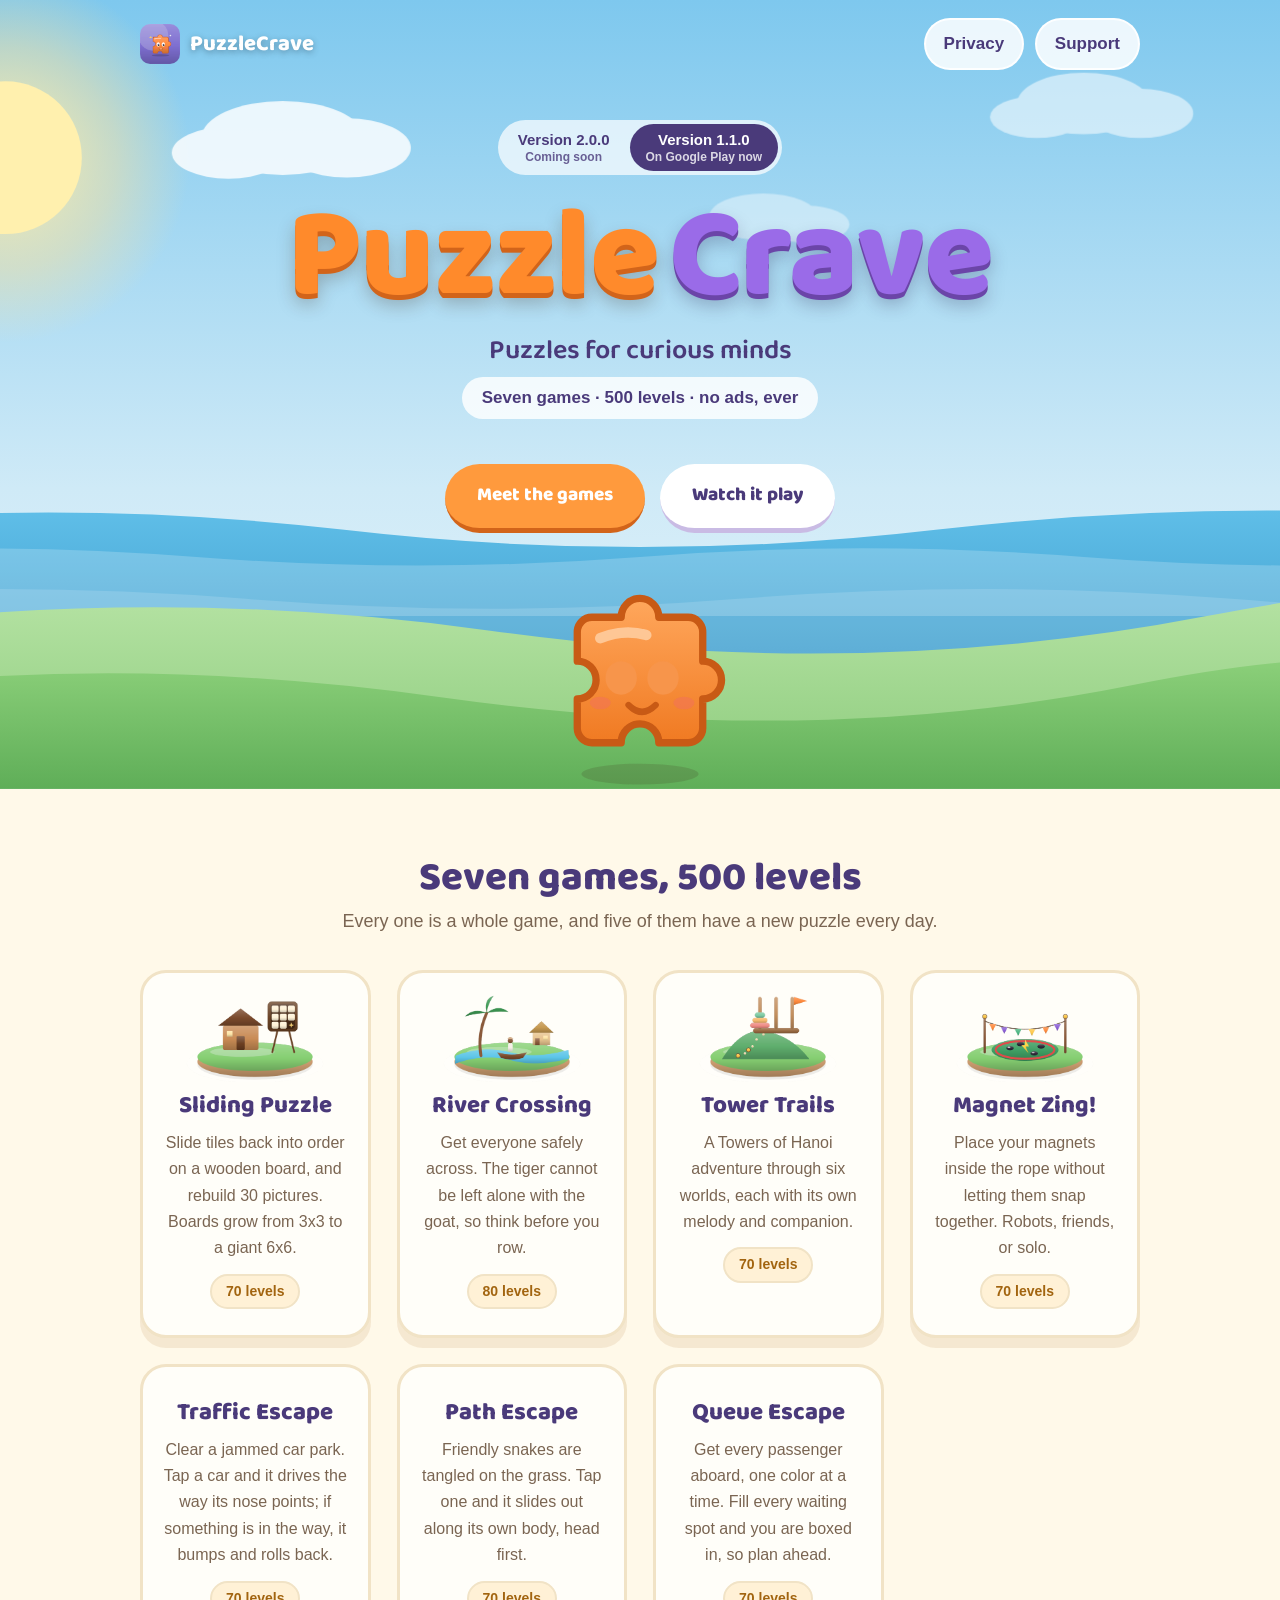
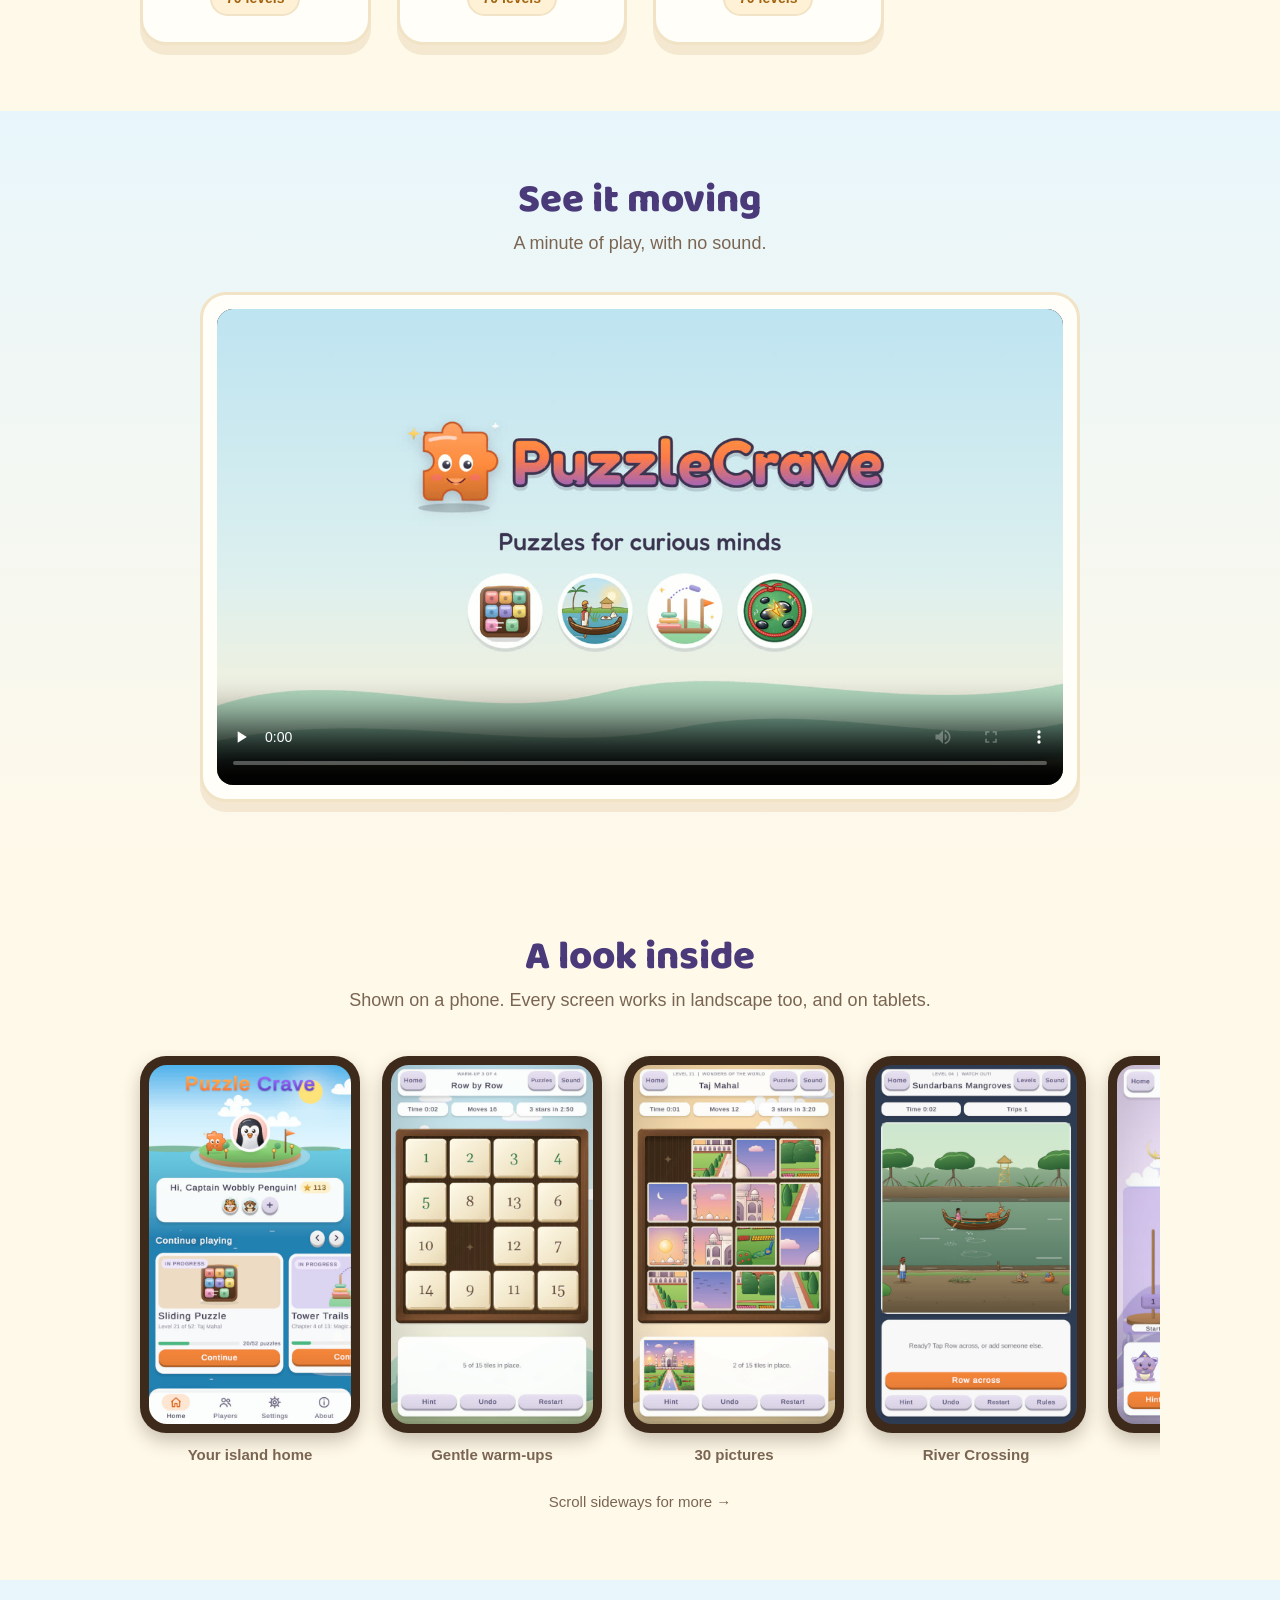
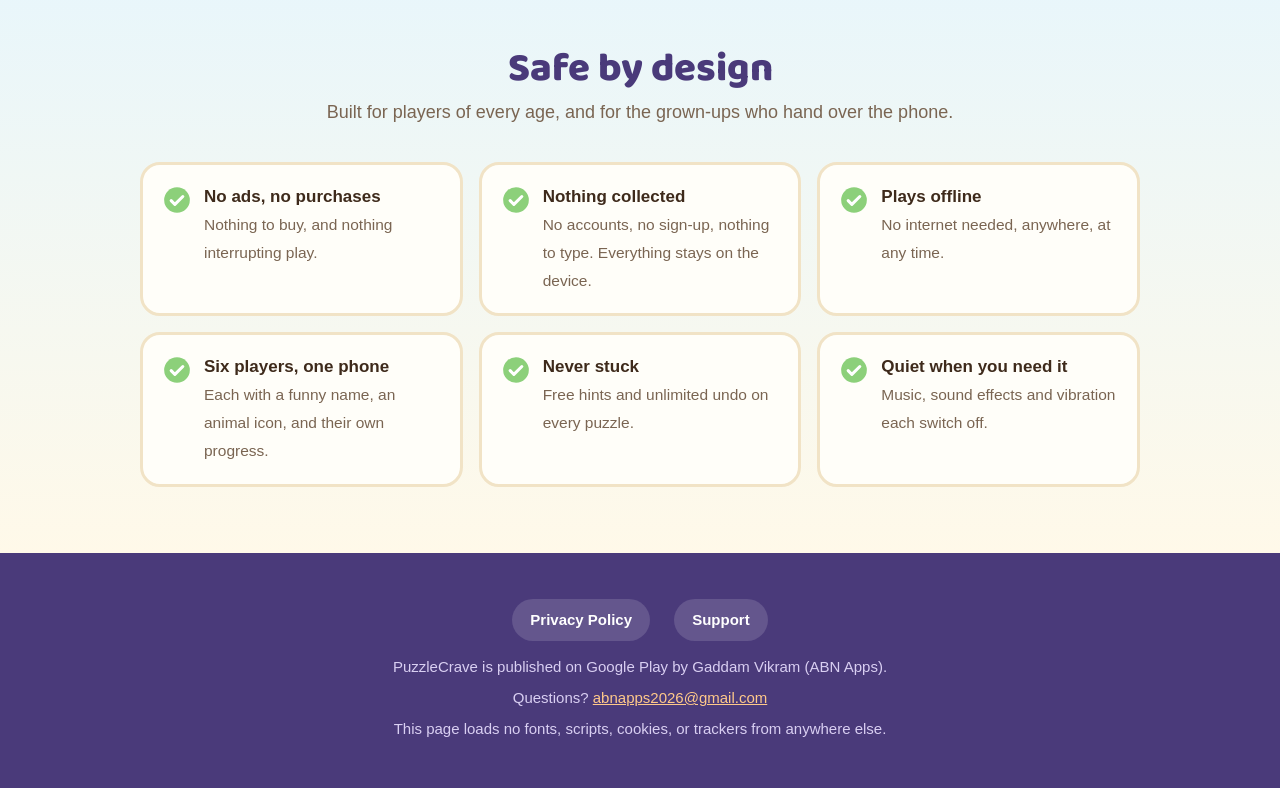
==== v1.1.0/index.html @ 6b2d20ad "Show the upcoming 2.0.0 release, with 1.1.0 kept on its own page The home and support pages now desc" ====
<!DOCTYPE html>
<html lang="en">
<head>
<meta charset="utf-8">
<meta name="viewport" content="width=device-width, initial-scale=1">
<title>PuzzleCrave: Brain Games (version 1.1.0)</title>
<meta name="description" content="PuzzleCrave 1.1.0: seven brain games, 500 levels, with a daily puzzle. No ads, no in-app purchases, plays offline.">
<link rel="icon" href="assets/icon.png">
<link rel="stylesheet" href="assets/home.css">
</head>
<body>

<header class="topbar">
  <a class="brand" href="index.html"><img src="assets/icon.png" alt="" width="40" height="40"> <span class="brand-name">PuzzleCrave</span></a>
  <nav>
    <a href="../privacy.html">Privacy</a>
    <a href="support.html">Support</a>
  </nav>
</header>

<section class="hero">
  <!-- The island world the game opens on: sky, sun, clouds, sea and hills. -->
  <svg class="scene" viewBox="0 0 1440 640" preserveAspectRatio="xMidYMax slice" aria-hidden="true" focusable="false">
    <defs>
      <radialGradient id="sunGlow" cx="50%" cy="50%" r="50%">
        <stop offset="0%" stop-color="#FFF3B0" stop-opacity="0.95"/>
        <stop offset="60%" stop-color="#FFE39A" stop-opacity="0.45"/>
        <stop offset="100%" stop-color="#FFE39A" stop-opacity="0"/>
      </radialGradient>
      <linearGradient id="seaFill" x1="0" y1="0" x2="0" y2="1">
        <stop offset="0%" stop-color="#5FBEE8"/>
        <stop offset="100%" stop-color="#2B86B8"/>
      </linearGradient>
      <linearGradient id="hillNear" x1="0" y1="0" x2="0" y2="1">
        <stop offset="0%" stop-color="#8CD07A"/>
        <stop offset="100%" stop-color="#5FAE58"/>
      </linearGradient>
      <linearGradient id="hillFar" x1="0" y1="0" x2="0" y2="1">
        <stop offset="0%" stop-color="#B6E3A4"/>
        <stop offset="100%" stop-color="#8CCB7C"/>
      </linearGradient>
    </defs>

    <circle cx="205" cy="128" r="150" fill="url(#sunGlow)"/>
    <circle cx="205" cy="128" r="62" fill="#FFF0AE"/>

    <g fill="#FFFFFF" opacity="0.82">
      <g class="cloud c1">
        <ellipse cx="430" cy="112" rx="66" ry="30"/>
        <ellipse cx="482" cy="120" rx="52" ry="24"/>
        <ellipse cx="386" cy="124" rx="46" ry="21"/>
      </g>
      <g class="cloud c2" opacity="0.66">
        <ellipse cx="1080" cy="84" rx="54" ry="25"/>
        <ellipse cx="1126" cy="92" rx="43" ry="20"/>
        <ellipse cx="1042" cy="95" rx="38" ry="17"/>
      </g>
      <g class="cloud c3" opacity="0.5">
        <ellipse cx="820" cy="176" rx="44" ry="19"/>
        <ellipse cx="856" cy="182" rx="34" ry="15"/>
      </g>
    </g>

    <path d="M0 430 Q 240 402 480 430 T 960 430 T 1440 424 V640 H0 Z" fill="url(#seaFill)"/>
    <path d="M0 452 Q 180 438 360 452 T 720 452 T 1080 452 T 1440 452 V500 H0 Z" fill="#FFFFFF" opacity="0.2"/>
    <path d="M0 486 Q 200 470 400 486 T 800 486 T 1200 486 T 1440 480 V540 H0 Z" fill="#FFFFFF" opacity="0.14"/>

    <path d="M0 520 Q 300 470 600 512 T 1180 500 T 1440 520 V640 H0 Z" fill="url(#hillFar)"/>
    <path d="M0 572 Q 260 524 560 566 T 1120 556 T 1440 578 V640 H0 Z" fill="url(#hillNear)"/>
  </svg>

  <div class="wrap">
    <!-- Each version of the app has its own self-contained page; this one is 1.1.0. -->
    <nav class="versions" aria-label="App version">
      <a href="../index.html">Version 2.0.0 <small>Coming soon</small></a>
      <a href="index.html" aria-current="page">Version 1.1.0 <small>On Google Play now</small></a>
    </nav>

    <h1 class="title"><span class="word-a">Puzzle</span><span class="word-b">Crave</span></h1>
    <p class="tagline">Puzzles for curious minds</p>
    <p class="count">Seven games &middot; 500 levels &middot; no ads, ever</p>

    <p>
      <a class="button" href="#games">Meet the games</a>
      <a class="button calm" href="#film">Watch it play</a>
    </p>

    <!-- The mascot, bobbing and blinking as it does on the game's home screen. -->
    <svg class="mascot" viewBox="0 0 220 220" role="img" aria-label="The PuzzleCrave mascot, a smiling orange puzzle piece.">
      <defs>
        <linearGradient id="piece" x1="0" y1="0" x2="0" y2="1">
          <stop offset="0%" stop-color="#FFA75C"/>
          <stop offset="100%" stop-color="#F07A22"/>
        </linearGradient>
      </defs>
      <ellipse cx="110" cy="200" rx="56" ry="10" fill="#3E2A1B" opacity="0.16"/>
      <path d="M64 50 H92 A18 18 0 0 1 128 50 H156 A14 14 0 0 1 170 64 V92 A18 18 0 0 1 170 128 V156
               A14 14 0 0 1 156 170 H128 A18 18 0 0 0 92 170 H64 A14 14 0 0 1 50 156 V128
               A18 18 0 0 0 50 92 V64 A14 14 0 0 1 64 50 Z"
            fill="url(#piece)" stroke="#C85A15" stroke-width="7" stroke-linejoin="round"/>
      <path d="M72 70 q22 -9 44 -3" stroke="#FFD2A8" stroke-width="10" stroke-linecap="round" fill="none" opacity="0.8"/>
      <ellipse cx="92" cy="108" rx="14" ry="15" fill="#FFFFFF"/>
      <ellipse cx="132" cy="108" rx="14" ry="15" fill="#FFFFFF"/>
      <circle cx="94" cy="110" r="7.5" fill="#3B3550"/>
      <circle cx="134" cy="110" r="7.5" fill="#3B3550"/>
      <circle cx="91" cy="106" r="3" fill="#FFFFFF"/>
      <circle cx="131" cy="106" r="3" fill="#FFFFFF"/>
      <g class="eyelid">
        <ellipse cx="92" cy="108" rx="15" ry="16" fill="#F7954B"/>
        <ellipse cx="132" cy="108" rx="15" ry="16" fill="#F7954B"/>
      </g>
      <ellipse cx="72" cy="132" rx="10" ry="6" fill="#F2705B" opacity="0.5"/>
      <ellipse cx="152" cy="132" rx="10" ry="6" fill="#F2705B" opacity="0.5"/>
      <path d="M99 134 q13 13 26 0" stroke="#C85A15" stroke-width="6" stroke-linecap="round" fill="none"/>
    </svg>
  </div>
</section>

<section class="band shore" id="games">
  <div class="wrap">
    <header>
      <h2>Seven games, 500 levels</h2>
      <p>Every one is a whole game, and five of them have a new puzzle every day.</p>
    </header>

    <ul class="isles">
      <li>
        <img src="assets/isles/workshop.png" alt="" loading="lazy">
        <h3>Sliding Puzzle</h3>
        <p>Slide tiles back into order on a wooden board, and rebuild 30 pictures. Boards grow from 3x3 to a giant 6x6.</p>
        <span class="levels">70 levels</span>
      </li>
      <li>
        <img src="assets/isles/ferry.png" alt="" loading="lazy">
        <h3>River Crossing</h3>
        <p>Get everyone safely across. The tiger cannot be left alone with the goat, so think before you row.</p>
        <span class="levels">80 levels</span>
      </li>
      <li>
        <img src="assets/isles/tower.png" alt="" loading="lazy">
        <h3>Tower Trails</h3>
        <p>A Towers of Hanoi adventure through six worlds, each with its own melody and companion.</p>
        <span class="levels">70 levels</span>
      </li>
      <li>
        <img src="assets/isles/arena.png" alt="" loading="lazy">
        <h3>Magnet Zing!</h3>
        <p>Place your magnets inside the rope without letting them snap together. Robots, friends, or solo.</p>
        <span class="levels">70 levels</span>
      </li>
      <li class="plain">
        <h3>Traffic Escape</h3>
        <p>Clear a jammed car park. Tap a car and it drives the way its nose points; if something is in the way, it bumps and rolls back.</p>
        <span class="levels">70 levels</span>
      </li>
      <li class="plain">
        <h3>Path Escape</h3>
        <p>Friendly snakes are tangled on the grass. Tap one and it slides out along its own body, head first.</p>
        <span class="levels">70 levels</span>
      </li>
      <li class="plain">
        <h3>Queue Escape</h3>
        <p>Get every passenger aboard, one color at a time. Fill every waiting spot and you are boxed in, so plan ahead.</p>
        <span class="levels">70 levels</span>
      </li>
    </ul>
  </div>
</section>

<section class="band deep" id="film">
  <div class="wrap">
    <header>
      <h2>See it moving</h2>
      <p>A minute of play, with no sound.</p>
    </header>

    <div class="film">
      <video controls preload="none" poster="assets/video/promo-poster.jpg" width="1280" height="720">
        <source src="assets/video/promo.mp4" type="video/mp4">
        Your browser cannot play this video. <a href="assets/video/promo.mp4">Download it instead.</a>
      </video>
    </div>
  </div>
</section>

<section class="band shore">
  <div class="wrap">
    <header>
      <h2>A look inside</h2>
      <p>Shown on a phone. Every screen works in landscape too, and on tablets.</p>
    </header>

    <ul class="strip">
      <li><div class="phone"><img src="assets/shots/01-home.jpg" width="540" height="960" loading="lazy" alt="The home screen: an island world with rows of game tiles over the sea."></div><span>Your island home</span></li>
      <li><div class="phone"><img src="assets/shots/02-sliding-warmup.jpg" width="540" height="960" loading="lazy" alt="A numbered sliding puzzle warm-up on a wooden board."></div><span>Gentle warm-ups</span></li>
      <li><div class="phone"><img src="assets/shots/03-sliding-picture.jpg" width="540" height="960" loading="lazy" alt="A picture sliding puzzle being rebuilt tile by tile."></div><span>30 pictures</span></li>
      <li><div class="phone"><img src="assets/shots/04-river-crossing.jpg" width="540" height="960" loading="lazy" alt="River Crossing: characters waiting on the bank beside a boat."></div><span>River Crossing</span></li>
      <li><div class="phone"><img src="assets/shots/05-tower-trails.jpg" width="540" height="960" loading="lazy" alt="Tower Trails: a tower of coloured disks with a companion watching."></div><span>Tower Trails</span></li>
      <li><div class="phone"><img src="assets/shots/06-magnet-zing.jpg" width="540" height="960" loading="lazy" alt="Magnet Zing!: magnets with faces placed inside a candy-striped rope."></div><span>Magnet Zing!</span></li>
      <li><div class="phone"><img src="assets/shots/07-name-builder.jpg" width="540" height="960" loading="lazy" alt="The name builder, choosing a funny name from word lists."></div><span>Pick a funny name</span></li>
      <li><div class="phone"><img src="assets/shots/08-leaderboard.jpg" width="540" height="960" loading="lazy" alt="The Daily Leaderboard listing today's solves by the players on this phone."></div><span>Daily Leaderboard</span></li>
    </ul>
    <p class="hint">Scroll sideways for more &rarr;</p>
  </div>
</section>

<section class="band deep">
  <div class="wrap">
    <header>
      <h2>Safe by design</h2>
      <p>Built for players of every age, and for the grown-ups who hand over the phone.</p>
    </header>

    <ul class="promises">
      <li>
        <svg class="tick" viewBox="0 0 24 24" aria-hidden="true"><circle cx="12" cy="12" r="11" fill="#8CD07A"/><path d="M7 12.5l3.2 3.3L17 9" stroke="#fff" stroke-width="2.6" fill="none" stroke-linecap="round" stroke-linejoin="round"/></svg>
        <div><b>No ads, no purchases</b><span>Nothing to buy, and nothing interrupting play.</span></div>
      </li>
      <li>
        <svg class="tick" viewBox="0 0 24 24" aria-hidden="true"><circle cx="12" cy="12" r="11" fill="#8CD07A"/><path d="M7 12.5l3.2 3.3L17 9" stroke="#fff" stroke-width="2.6" fill="none" stroke-linecap="round" stroke-linejoin="round"/></svg>
        <div><b>Nothing collected</b><span>No accounts, no sign-up, nothing to type. Everything stays on the device.</span></div>
      </li>
      <li>
        <svg class="tick" viewBox="0 0 24 24" aria-hidden="true"><circle cx="12" cy="12" r="11" fill="#8CD07A"/><path d="M7 12.5l3.2 3.3L17 9" stroke="#fff" stroke-width="2.6" fill="none" stroke-linecap="round" stroke-linejoin="round"/></svg>
        <div><b>Plays offline</b><span>No internet needed, anywhere, at any time.</span></div>
      </li>
      <li>
        <svg class="tick" viewBox="0 0 24 24" aria-hidden="true"><circle cx="12" cy="12" r="11" fill="#8CD07A"/><path d="M7 12.5l3.2 3.3L17 9" stroke="#fff" stroke-width="2.6" fill="none" stroke-linecap="round" stroke-linejoin="round"/></svg>
        <div><b>Six players, one phone</b><span>Each with a funny name, an animal icon, and their own progress.</span></div>
      </li>
      <li>
        <svg class="tick" viewBox="0 0 24 24" aria-hidden="true"><circle cx="12" cy="12" r="11" fill="#8CD07A"/><path d="M7 12.5l3.2 3.3L17 9" stroke="#fff" stroke-width="2.6" fill="none" stroke-linecap="round" stroke-linejoin="round"/></svg>
        <div><b>Never stuck</b><span>Free hints and unlimited undo on every puzzle.</span></div>
      </li>
      <li>
        <svg class="tick" viewBox="0 0 24 24" aria-hidden="true"><circle cx="12" cy="12" r="11" fill="#8CD07A"/><path d="M7 12.5l3.2 3.3L17 9" stroke="#fff" stroke-width="2.6" fill="none" stroke-linecap="round" stroke-linejoin="round"/></svg>
        <div><b>Quiet when you need it</b><span>Music, sound effects and vibration each switch off.</span></div>
      </li>
    </ul>
  </div>
</section>

<footer class="foot">
  <p class="links">
    <a href="../privacy.html">Privacy Policy</a>
    <a href="support.html">Support</a>
  </p>
  <p>PuzzleCrave is published on Google Play by Gaddam Vikram (ABN Apps).</p>
  <p>Questions? <a href="mailto:abnapps2026@gmail.com">abnapps2026@gmail.com</a></p>
  <p>This page loads no fonts, scripts, cookies, or trackers from anywhere else.</p>
</footer>

</body>
</html>
---- v1.1.0/assets/home.css ----
/* The 1.1.0 home page only, a frozen copy so later versions' styles never change it.
   Everything here is served from this repository: no web fonts, scripts, cookies or trackers. */

@font-face {
  font-family: "Baloo 2";
  src: url("fonts/baloo2.ttf") format("truetype-variations");
  font-weight: 400 800;
  font-display: swap;
}

:root {
  --sky-top: #7EC8EE;
  --sky-low: #CFEAF7;
  --sea: #3FA9DC;
  --sea-deep: #2B86B8;
  --grass: #8CD07A;
  --grass-deep: #5FAE58;
  --sand: #C99A63;
  --cream: #FFF9E9;
  --card: #FFFEF9;
  --ink: #3E2A1B;
  --quiet: #7A6552;
  --orange: #FF9A3D;
  --coral: #FF7A4A;
  --purple: #8B5FD6;
  --deep-purple: #4A3A7A;
  --edge: #F1E3C6;
  --display: "Baloo 2", "Segoe UI", Roboto, sans-serif;
  --body: "Segoe UI", Roboto, "Helvetica Neue", Arial, sans-serif;
}

* { box-sizing: border-box; }

html { scroll-behavior: smooth; }

body {
  margin: 0;
  background: var(--cream);
  color: var(--ink);
  font-family: var(--body);
  font-size: 17px;
  line-height: 1.65;
  overflow-x: hidden;
}

a { color: #C2531F; }

h2 {
  font-family: var(--display);
  font-weight: 800;
  font-size: clamp(28px, 5vw, 40px);
  line-height: 1.15;
  margin: 0 0 6px;
  color: var(--deep-purple);
}

.wrap {
  max-width: 1040px;
  margin: 0 auto;
  padding: 0 20px;
}

/* ---- Top bar, floating over the sky ---- */

.topbar {
  position: absolute;
  top: 0;
  left: 0;
  right: 0;
  z-index: 3;
  display: flex;
  align-items: center;
  justify-content: space-between;
  gap: 12px;
  max-width: 1040px;
  margin: 0 auto;
  padding: 18px 20px;
}

.brand {
  display: flex;
  align-items: center;
  gap: 10px;
  font-family: var(--display);
  font-weight: 800;
  font-size: 22px;
  color: #fff;
  text-decoration: none;
  text-shadow: 0 2px 6px rgba(43, 70, 90, 0.45);
}

.brand img { border-radius: 10px; }

.topbar nav a {
  display: inline-block;
  padding: 10px 18px;
  margin-left: 6px;
  border-radius: 999px;
  text-decoration: none;
  font-weight: 700;
  color: var(--deep-purple);
  background: rgba(255, 255, 255, 0.85);
  border: 2px solid rgba(255, 255, 255, 0.9);
}

.topbar nav a:hover { background: #fff; color: var(--coral); }

/* ---- Hero: the island world ---- */

.hero {
  position: relative;
  min-height: 640px;
  padding: 120px 0 0;
  overflow: hidden;
  background: linear-gradient(180deg, var(--sky-top) 0%, var(--sky-low) 62%, #E8F6FB 100%);
}

.scene {
  position: absolute;
  inset: 0;
  width: 100%;
  height: 100%;
  display: block;
}

.hero .wrap {
  position: relative;
  z-index: 2;
  text-align: center;
}

/* The title, floating gently out of step, as it does in the game */

.title {
  font-family: var(--display);
  font-weight: 800;
  font-size: clamp(54px, 13vw, 128px);
  line-height: 0.95;
  margin: 0;
  letter-spacing: -0.01em;
}

.title span {
  display: inline-block;
  padding: 0 0.04em;
}

.word-a {
  color: #FF8A2B;
  text-shadow: 0 5px 0 #D2641A, 0 10px 18px rgba(63, 40, 20, 0.28);
  animation: float-a 4.6s ease-in-out infinite;
}

.word-b {
  color: #9A6BE8;
  text-shadow: 0 5px 0 #6B45A8, 0 10px 18px rgba(40, 30, 70, 0.28);
  animation: float-b 5.3s ease-in-out infinite;
}

@keyframes float-a {
  0%, 100% { transform: translateY(0) rotate(-1.2deg); }
  50%      { transform: translateY(-13px) rotate(1.2deg); }
}

@keyframes float-b {
  0%, 100% { transform: translateY(-9px) rotate(1.4deg); }
  50%      { transform: translateY(4px) rotate(-1deg); }
}

.tagline {
  font-family: var(--display);
  font-weight: 600;
  font-size: clamp(19px, 3.2vw, 27px);
  color: var(--deep-purple);
  margin: 10px 0 4px;
}

.count {
  display: inline-block;
  margin: 0 0 22px;
  padding: 7px 20px;
  border-radius: 999px;
  background: rgba(255, 255, 255, 0.82);
  font-weight: 700;
  color: var(--deep-purple);
}

/* ---- Buttons ---- */

.button {
  display: inline-block;
  padding: 16px 32px;
  margin: 6px 5px;
  border-radius: 999px;
  font-family: var(--display);
  font-weight: 800;
  font-size: 19px;
  text-decoration: none;
  color: #fff;
  background: var(--orange);
  border-bottom: 5px solid #D2641A;
  transition: transform 0.12s ease;
}

.button:hover { background: var(--coral); color: #fff; }
.button:active { transform: translateY(3px); border-bottom-width: 2px; }

.button.calm {
  background: #fff;
  color: var(--deep-purple);
  border-bottom-color: #C9BBE4;
}

.button.calm:hover { background: #F5EEFF; color: var(--deep-purple); }

/* Clouds drifting across the sky */

.cloud { animation: drift 46s linear infinite; }
.c2 { animation-duration: 64s; animation-delay: -18s; }
.c3 { animation-duration: 82s; animation-delay: -40s; }

@keyframes drift {
  from { transform: translateX(-180px); }
  to   { transform: translateX(1620px); }
}

/* The mascot standing on the home island */

.mascot {
  display: block;
  width: clamp(150px, 26vw, 230px);
  margin: 26px auto -6px;
  animation: bob 3.4s ease-in-out infinite;
}

@keyframes bob {
  0%, 100% { transform: translateY(0); }
  50%      { transform: translateY(-12px); }
}

/* ---- Version switch: each version is its own page ---- */

.versions {
  display: inline-flex;
  flex-wrap: wrap;
  justify-content: center;
  gap: 4px;
  margin: 0 0 22px;
  padding: 4px;
  border-radius: 999px;
  background: rgba(255, 255, 255, 0.7);
}

.versions a {
  padding: 6px 16px;
  border-radius: 999px;
  font-weight: 700;
  font-size: 15px;
  line-height: 1.3;
  text-decoration: none;
  color: var(--deep-purple);
}

.versions a:hover { background: rgba(255, 255, 255, 0.9); }

.versions a[aria-current="page"] {
  background: var(--deep-purple);
  color: #fff;
}

.versions small {
  display: block;
  font-weight: 600;
  font-size: 12px;
  opacity: 0.8;
}

.eyelid { animation: blink 5.2s infinite; transform-origin: center; }

@keyframes blink {
  0%, 92%, 100% { transform: scaleY(0); }
  95%, 97%      { transform: scaleY(1); }
}

/* ---- Sections ---- */

.band { padding: 66px 0; }
.band.shore { background: var(--cream); }
.band.deep { background: linear-gradient(180deg, #E8F6FB 0%, var(--cream) 100%); }

.band header { text-align: center; margin-bottom: 34px; }
.band header p { color: var(--quiet); margin: 0; font-size: 18px; }

/* ---- Four islands out at sea ---- */

.isles {
  list-style: none;
  padding: 0;
  margin: 0;
  display: grid;
  gap: 26px;
  grid-template-columns: repeat(auto-fit, minmax(230px, 1fr));
}

.isles li {
  text-align: center;
  background: var(--card);
  border: 3px solid var(--edge);
  border-radius: 26px;
  padding: 10px 20px 26px;
  box-shadow: 0 10px 0 rgba(201, 154, 99, 0.18);
}

.isles img {
  display: block;
  width: 78%;
  max-width: 210px;
  height: auto;
  margin: 0 auto 4px;
  animation: bob 4.4s ease-in-out infinite;
}

.isles li.plain { padding-top: 26px; }

.isles li:nth-child(2) img { animation-delay: 0.5s; }
.isles li:nth-child(3) img { animation-delay: 1s; }
.isles li:nth-child(4) img { animation-delay: 1.5s; }

.isles h3 {
  font-family: var(--display);
  font-weight: 800;
  font-size: 24px;
  margin: 0 0 4px;
  color: var(--deep-purple);
}

.isles p { margin: 0; font-size: 16px; color: var(--quiet); }

.levels {
  display: inline-block;
  margin-top: 12px;
  padding: 4px 14px;
  border-radius: 999px;
  background: #FFF1D6;
  border: 2px solid var(--edge);
  font-weight: 700;
  font-size: 14px;
  color: #A2640F;
}

/* ---- Video ---- */

.film {
  max-width: 880px;
  margin: 0 auto;
  padding: 14px;
  background: var(--card);
  border: 3px solid var(--edge);
  border-radius: 26px;
  box-shadow: 0 10px 0 rgba(201, 154, 99, 0.18);
}

.film video {
  display: block;
  width: 100%;
  height: auto;
  border-radius: 16px;
  background: #000;
}

/* ---- Screenshots: a scroll strip of phones, no scripts ---- */

.strip {
  display: flex;
  gap: 22px;
  overflow-x: auto;
  scroll-snap-type: x mandatory;
  padding: 6px 20px 22px;
  margin: 0 -20px;
  list-style: none;
  -webkit-overflow-scrolling: touch;
}

.strip li {
  flex: 0 0 auto;
  width: 220px;
  scroll-snap-align: center;
  text-align: center;
}

.phone {
  padding: 9px;
  background: #3E2A1B;
  border-radius: 26px;
  box-shadow: 0 8px 18px rgba(62, 42, 27, 0.28);
}

.phone img {
  display: block;
  width: 100%;
  height: auto;
  border-radius: 18px;
  background: var(--cream);
}

.strip span {
  display: block;
  margin-top: 10px;
  font-weight: 700;
  font-size: 15px;
  color: var(--quiet);
}

.hint { text-align: center; color: var(--quiet); font-size: 15px; margin: 0; }

/* ---- Promises ---- */

.promises {
  list-style: none;
  padding: 0;
  margin: 0;
  display: grid;
  gap: 16px;
  grid-template-columns: repeat(auto-fit, minmax(250px, 1fr));
}

.promises li {
  display: flex;
  gap: 13px;
  align-items: flex-start;
  background: var(--card);
  border: 3px solid var(--edge);
  border-radius: 20px;
  padding: 18px 20px;
}

.promises b { display: block; font-size: 17px; }
.promises span { color: var(--quiet); font-size: 15.5px; }

.tick {
  flex: 0 0 auto;
  width: 28px;
  height: 28px;
  margin-top: 3px;
}

/* ---- Footer ---- */

.foot {
  background: var(--deep-purple);
  color: #D9CFF2;
  text-align: center;
  padding: 40px 20px;
}

.foot a { color: #FFC98A; }
.foot p { margin: 6px 0; font-size: 15px; }
.foot .links { margin-bottom: 14px; }

.foot .links a {
  display: inline-block;
  margin: 0 10px;
  padding: 9px 18px;
  border-radius: 999px;
  font-weight: 700;
  text-decoration: none;
  color: #fff;
  background: rgba(255, 255, 255, 0.14);
}

.foot .links a:hover { background: rgba(255, 255, 255, 0.26); }

/* ---- Smaller screens ---- */

@media (max-width: 700px) {
  .hero { min-height: 560px; padding-top: 100px; }
  .topbar { padding: 14px 16px; flex-wrap: nowrap; }
  .brand { font-size: 19px; }
  .topbar nav { white-space: nowrap; }
  .topbar nav a { padding: 9px 14px; margin-left: 4px; font-size: 15px; }
  .count { font-size: 15px; padding: 6px 16px; }
  .band { padding: 48px 0; }
}

/* Narrow phones: the icon carries the brand on its own, so the two
   navigation buttons stay on one line instead of folding into the title. */

@media (max-width: 460px) {
  .brand-name { display: none; }
}

/* ---- Anyone who would rather things held still ---- */

@media (prefers-reduced-motion: reduce) {
  html { scroll-behavior: auto; }
  .word-a, .word-b, .mascot, .isles img, .eyelid, .cloud, .wave {
    animation: none;
  }
  .word-a, .word-b { transform: none; }
}
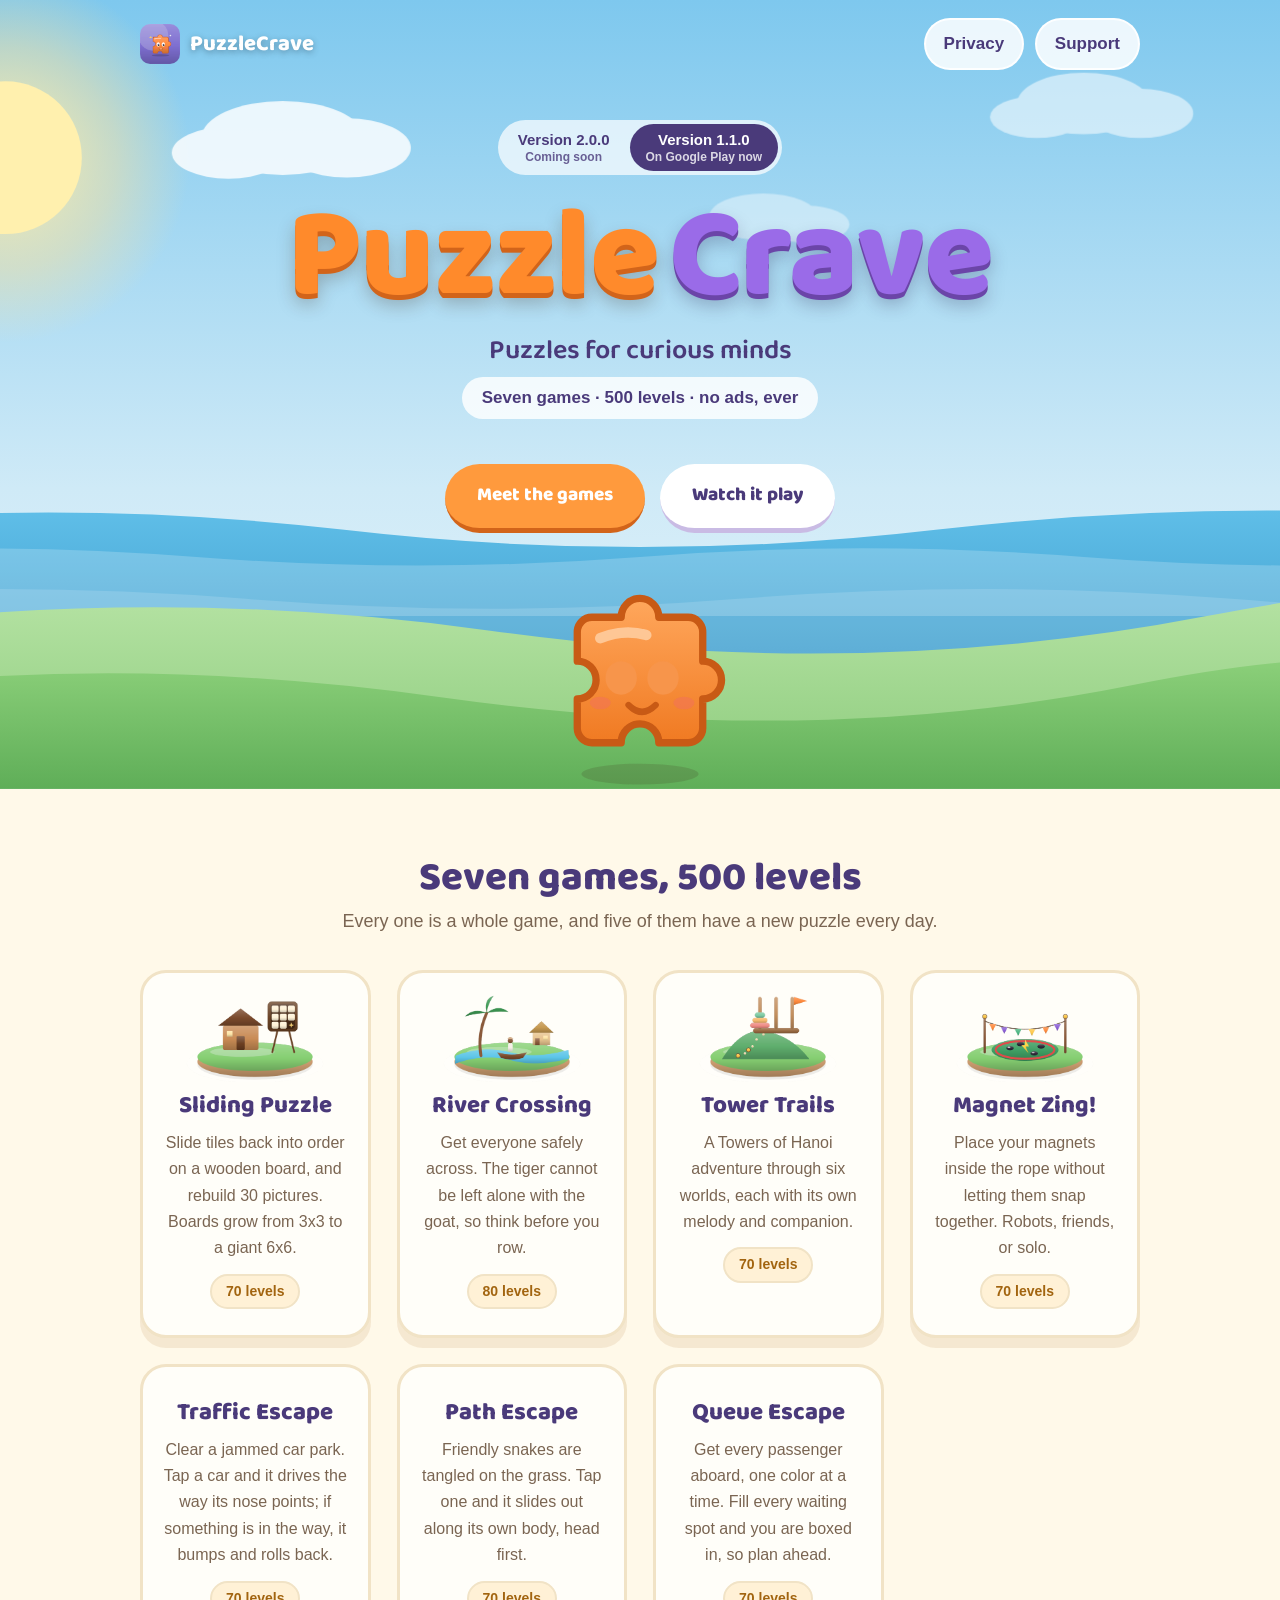
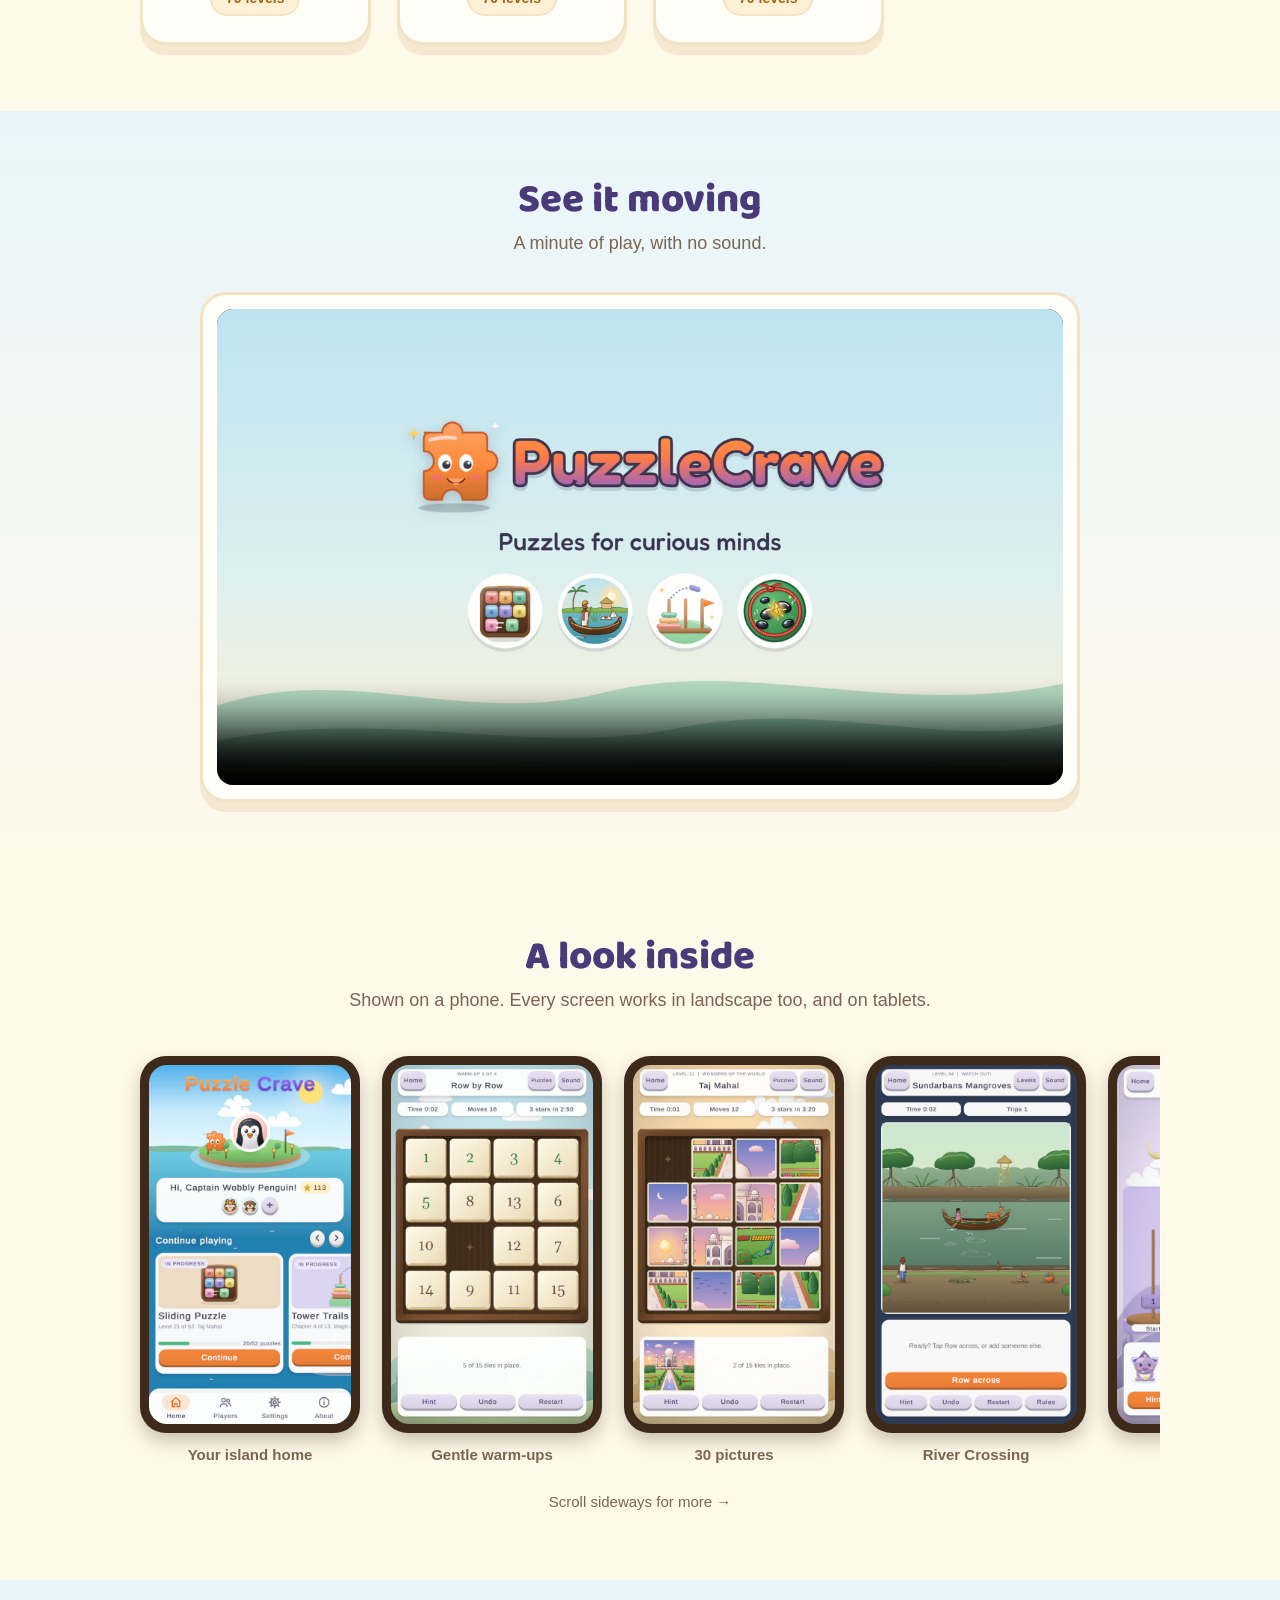
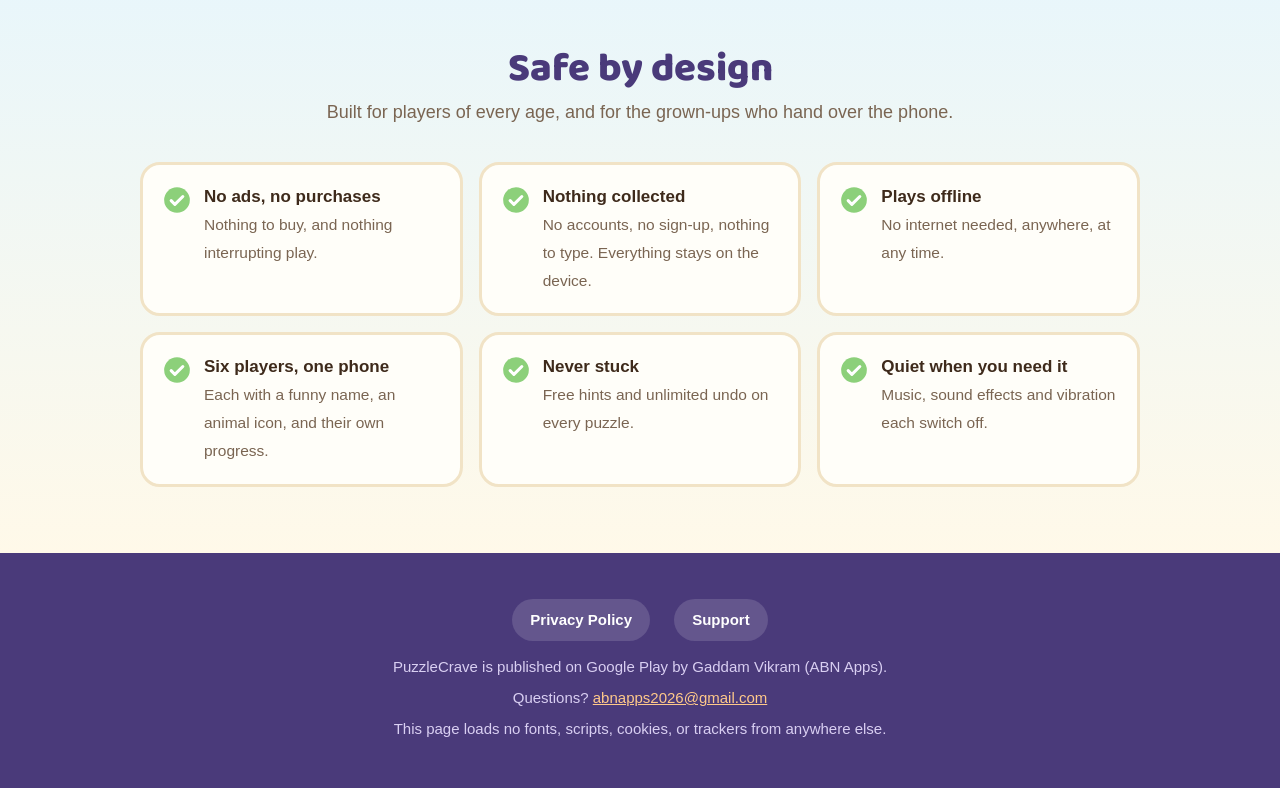
==== commit 8c2292ed: "Give each version its own privacy page v1.1.0/privacy.html is a copy styled from v1.1.0/assets, and " ====
--- a/v1.1.0/index.html
+++ b/v1.1.0/index.html
@@ -13,7 +13,7 @@
 <header class="topbar">
   <a class="brand" href="index.html"><img src="assets/icon.png" alt="" width="40" height="40"> <span class="brand-name">PuzzleCrave</span></a>
   <nav>
-    <a href="../privacy.html">Privacy</a>
+    <a href="privacy.html">Privacy</a>
     <a href="support.html">Support</a>
   </nav>
 </header>
@@ -242,7 +242,7 @@
 
 <footer class="foot">
   <p class="links">
-    <a href="../privacy.html">Privacy Policy</a>
+    <a href="privacy.html">Privacy Policy</a>
     <a href="support.html">Support</a>
   </p>
   <p>PuzzleCrave is published on Google Play by Gaddam Vikram (ABN Apps).</p>
